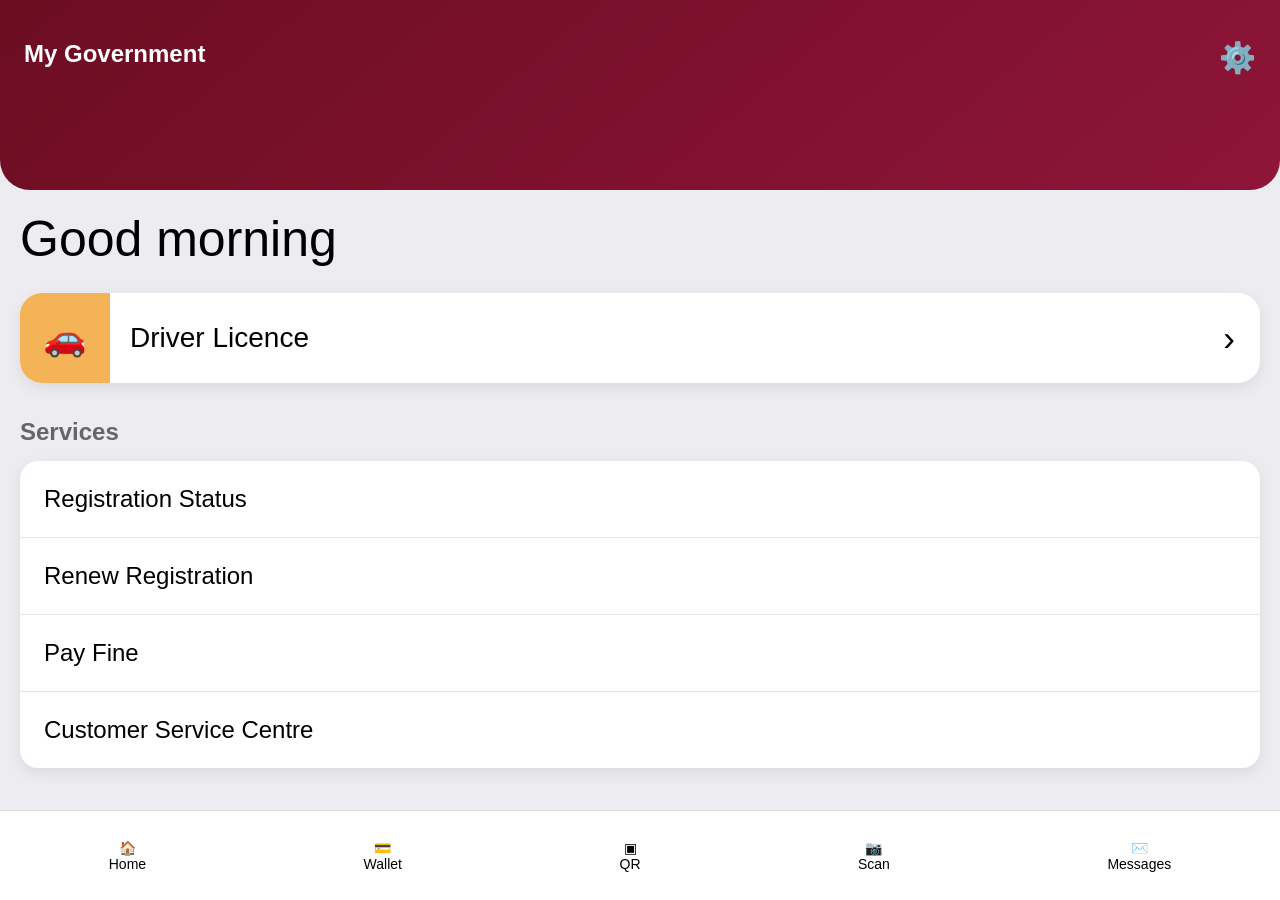
==== index.html @ a88b6263 "Add files via upload" ====
<!DOCTYPE html>
<html lang="en">
<head>

<meta charset="UTF-8">
<meta name="viewport" content="width=device-width, initial-scale=1.0">
<meta name="apple-mobile-web-app-capable" content="yes">

<meta name="apple-mobile-web-app-status-bar-style" content="black-translucent">

<meta name="apple-mobile-web-app-title" content="My App">

<title>My App</title>

<link rel="stylesheet" href="style.css">

<link rel="apple-touch-icon" href="apple-touch-icon.png">

</head>

<body>

<header>

<div class="logo">
    <h2>My Government</h2>
</div>

<button class="settings">
⚙️
</button>

</header>

<main>

<h1>Good morning</h1>

<div class="main-card">

<div class="icon">
🚗
</div>

<div class="text">
Driver Licence
</div>

<div class="arrow">
›
</div>

</div>

<h2 class="section-title">
Services
</h2>

<div class="service-list">

<div class="service">
Registration Status
</div>

<div class="service">
Renew Registration
</div>

<div class="service">
Pay Fine
</div>

<div class="service">
Customer Service Centre
</div>

</div>

</main>

<nav>

<button>🏠<br>Home</button>

<button>💳<br>Wallet</button>

<button>▣<br>QR</button>

<button>📷<br>Scan</button>

<button>✉️<br>Messages</button>

</nav>

</body>

</html>
---- style.css ----
*{
    margin:0;
    padding:0;
    box-sizing:border-box;
    font-family:-apple-system,BlinkMacSystemFont,sans-serif;
}

body{
    background:#ececf1;
}

header{

    height:190px;

    background:linear-gradient(
    140deg,
    #6c0d22,
    #8e1538);

    color:white;

    display:flex;

    justify-content:space-between;

    align-items:flex-start;

    padding:40px 24px;

    border-bottom-left-radius:30px;
    border-bottom-right-radius:30px;

}

.settings{

    border:none;
    background:none;
    color:white;
    font-size:30px;

}

main{

    padding:20px;

}

h1{

    font-size:50px;
    font-weight:500;
    margin-bottom:25px;

}

.main-card{

    background:white;

    border-radius:22px;

    display:flex;

    align-items:center;

    overflow:hidden;

    box-shadow:0 5px 15px rgba(0,0,0,.08);

}

.icon{

    width:90px;
    height:90px;

    background:#f3b356;

    display:flex;

    justify-content:center;
    align-items:center;

    font-size:35px;

}

.text{

    flex:1;

    padding-left:20px;

    font-size:28px;

}

.arrow{

    padding-right:25px;

    font-size:35px;

}

.section-title{

    margin-top:35px;
    margin-bottom:15px;

    color:#666;

}

.service-list{

    background:white;

    border-radius:18px;

    overflow:hidden;

    box-shadow:0 5px 15px rgba(0,0,0,.08);

}

.service{

    padding:24px;

    border-bottom:1px solid #e5e5e5;

    font-size:24px;

}

.service:last-child{

    border-bottom:none;

}

nav{

    position:fixed;

    bottom:0;

    left:0;

    width:100%;

    height:90px;

    background:white;

    display:flex;

    justify-content:space-around;

    align-items:center;

    border-top:1px solid #ddd;

}

nav button{

    background:none;

    border:none;

    font-size:14px;

}
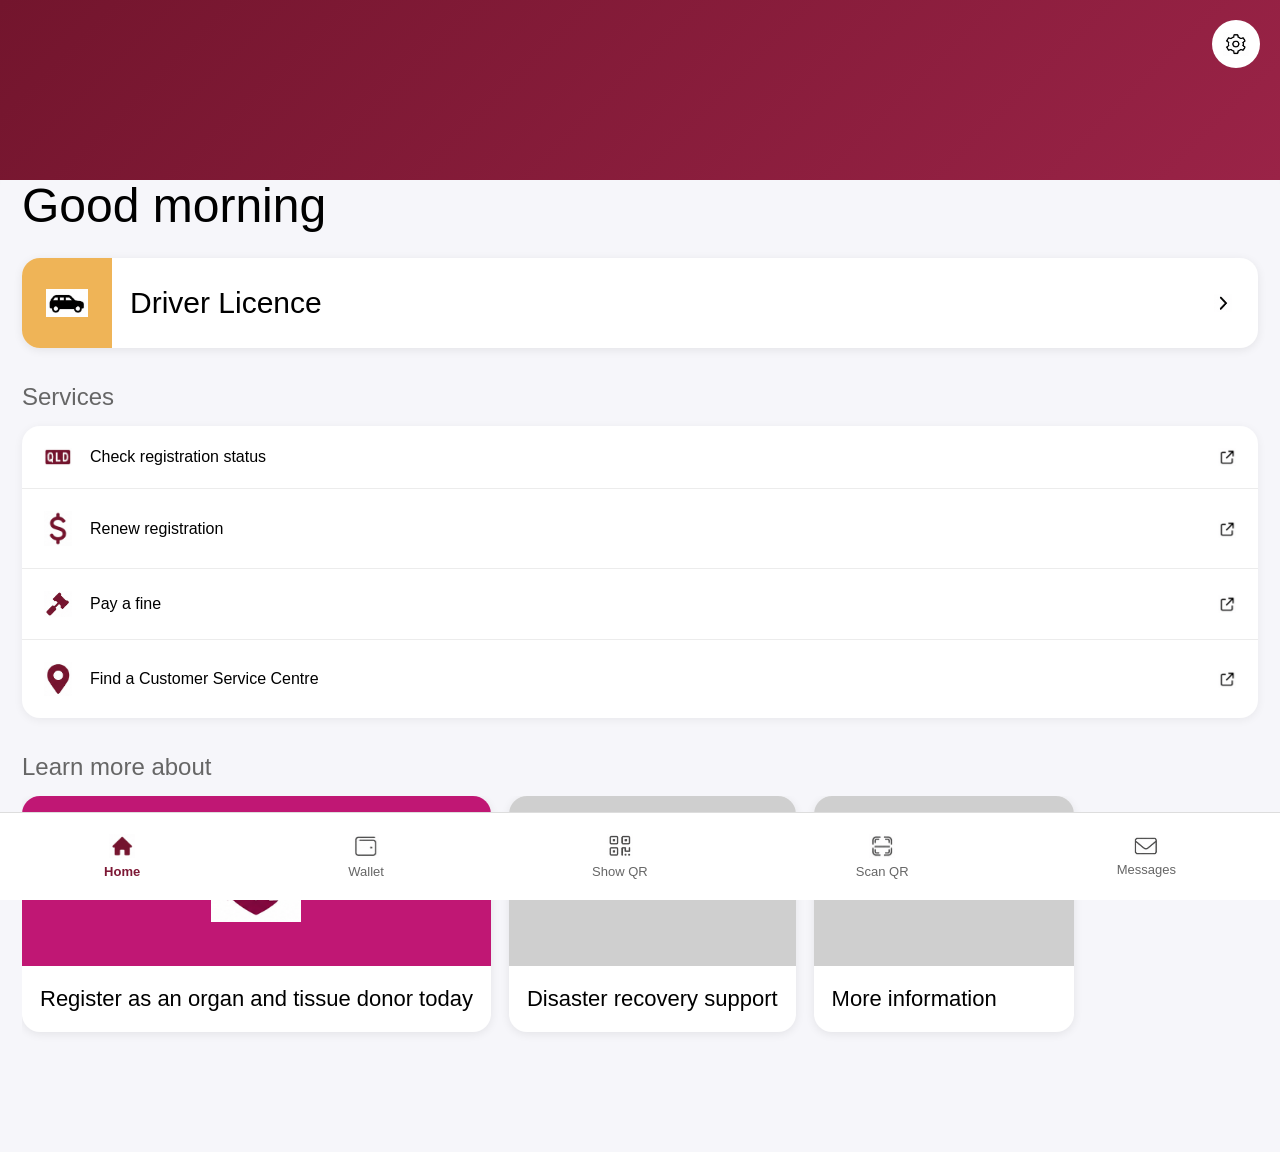
==== commit d6b1903b: "Add files via upload" ====
--- a/index.html
+++ b/index.html
@@ -1,96 +1,194 @@
 <!DOCTYPE html>
 <html lang="en">
+
 <head>
 
-<meta charset="UTF-8">
-<meta name="viewport" content="width=device-width, initial-scale=1.0">
-<meta name="apple-mobile-web-app-capable" content="yes">
+    <meta charset="UTF-8">
+    <meta name="viewport" content="width=device-width, initial-scale=1.0">
 
-<meta name="apple-mobile-web-app-status-bar-style" content="black-translucent">
+    <title>Digital Licence</title>
 
-<meta name="apple-mobile-web-app-title" content="My App">
-
-<title>My App</title>
-
-<link rel="stylesheet" href="style.css">
-
-<link rel="apple-touch-icon" href="apple-touch-icon.png">
+    <link rel="stylesheet" href="style.css">
 
 </head>
 
 <body>
 
-<header>
+    <header>
 
-<div class="logo">
-    <h2>My Government</h2>
-</div>
+        <button class="settings">
+            <img src="images/settings-icon.png">
+        </button>
 
-<button class="settings">
-⚙️
-</button>
+    </header>
 
-</header>
+    <main>
 
-<main>
+        <h1>Good morning</h1>
 
-<h1>Good morning</h1>
+        <div class="licence-card">
 
-<div class="main-card">
+            <div class="licence-icon">
 
-<div class="icon">
-🚗
-</div>
+                <img src="images/car-icon.png">
 
-<div class="text">
-Driver Licence
-</div>
+            </div>
 
-<div class="arrow">
-›
-</div>
+            <div class="licence-text">
 
-</div>
+                Driver Licence
 
-<h2 class="section-title">
-Services
-</h2>
+            </div>
 
-<div class="service-list">
+            <div class="arrow">
 
-<div class="service">
-Registration Status
-</div>
+                <img src="images/right-arrow-icon.png">
 
-<div class="service">
-Renew Registration
-</div>
+            </div>
 
-<div class="service">
-Pay Fine
-</div>
+        </div>
 
-<div class="service">
-Customer Service Centre
-</div>
+        <h2>Services</h2>
 
-</div>
+        <div class="service-list">
 
-</main>
+            <div class="service">
 
-<nav>
+                <div class="left">
 
-<button>🏠<br>Home</button>
+                    <img src="images/maroon-qld-icon.png" class="service-icon">
 
-<button>💳<br>Wallet</button>
+                    <span>Check registration status</span>
 
-<button>▣<br>QR</button>
+                </div>
 
-<button>📷<br>Scan</button>
+                <img src="images/box-arrow-icon.png" class="external">
 
-<button>✉️<br>Messages</button>
+            </div>
 
-</nav>
+            <div class="service">
+
+                <div class="left">
+
+                    <img src="images/maroon-money-icon.png" class="service-icon">
+
+                    <span>Renew registration</span>
+
+                </div>
+
+                <img src="images/box-arrow-icon.png" class="external">
+
+            </div>
+
+            <div class="service">
+
+                <div class="left">
+
+                    <img src="images/maroon-hammer-icon.png" class="service-icon">
+
+                    <span>Pay a fine</span>
+
+                </div>
+
+                <img src="images/box-arrow-icon.png" class="external">
+
+            </div>
+
+            <div class="service">
+
+                <div class="left">
+
+                    <img src="images/maroon-location-icon.png" class="service-icon">
+
+                    <span>Find a Customer Service Centre</span>
+
+                </div>
+
+                <img src="images/box-arrow-icon.png" class="external">
+
+            </div>
+
+        </div>
+
+        <h2>Learn more about</h2>
+
+        <div class="cards">
+
+            <div class="card">
+
+                <div class="card-image purple">
+
+                    <img src="images/maroon-recyclable-arrows-icon.png">
+
+                </div>
+
+                <p>Register as an organ and tissue donor today</p>
+
+            </div>
+
+            <div class="card">
+
+                <div class="photo"></div>
+
+                <p>Disaster recovery support</p>
+
+            </div>
+
+            <div class="card">
+
+                <div class="photo"></div>
+
+                <p>More information</p>
+
+            </div>
+
+        </div>
+
+    </main>
+
+    <nav>
+
+        <button>
+
+            <img src="images/maroon-home-icon.png">
+
+            <span>Home</span>
+
+        </button>
+
+        <button>
+
+            <img src="images/wallet-icon.png">
+
+            <span>Wallet</span>
+
+        </button>
+
+        <button>
+
+            <img src="images/show-QR-icon.png">
+
+            <span>Show QR</span>
+
+        </button>
+
+        <button>
+
+            <img src="images/scan-qr-icon.png">
+
+            <span>Scan QR</span>
+
+        </button>
+
+        <button>
+
+            <img src="images/messages-icon.png">
+
+            <span>Messages</span>
+
+        </button>
+
+    </nav>
 
 </body>
 
--- a/style.css
+++ b/style.css
@@ -2,177 +2,314 @@
     margin:0;
     padding:0;
     box-sizing:border-box;
-    font-family:-apple-system,BlinkMacSystemFont,sans-serif;
+    font-family:Arial,Helvetica,sans-serif;
 }
 
 body{
-    background:#ececf1;
-}
+    background:#f3f3f7;
+}
+
+/* Header */
 
 header{
 
-    height:190px;
-
-    background:linear-gradient(
-    140deg,
-    #6c0d22,
-    #8e1538);
-
-    color:white;
+    height:180px;
+
+    background:linear-gradient(135deg,#73152d,#9a2347);
+
+    position:relative;
+}
+
+.settings{
+
+    position:absolute;
+
+    top:20px;
+
+    right:20px;
+
+    width:48px;
+
+    height:48px;
+
+    border:none;
+
+    border-radius:50%;
+
+    background:white;
+
+    display:flex;
+
+    justify-content:center;
+
+    align-items:center;
+
+    cursor:pointer;
+}
+
+.settings img{
+
+    width:26px;
+}
+
+/* Main */
+
+main{
+
+    background:#f6f6fa;
+
+    margin-top:-30px;
+
+    border-radius:35px 35px 0 0;
+
+    padding:28px 22px 110px;
+}
+
+h1{
+
+    font-size:48px;
+
+    margin-bottom:25px;
+
+    font-weight:500;
+}
+
+h2{
+
+    margin:35px 0 15px;
+
+    color:#666;
+
+    font-weight:500;
+}
+
+/* Licence */
+
+.licence-card{
+
+    height:90px;
+
+    background:white;
+
+    border-radius:18px;
+
+    display:flex;
+
+    align-items:center;
+
+    overflow:hidden;
+
+    box-shadow:0 2px 10px rgba(0,0,0,.08);
+}
+
+.licence-icon{
+
+    width:90px;
+
+    height:100%;
+
+    background:#efb457;
+
+    display:flex;
+
+    justify-content:center;
+
+    align-items:center;
+}
+
+.licence-icon img{
+
+    width:42px;
+}
+
+.licence-text{
+
+    flex:1;
+
+    font-size:30px;
+
+    padding-left:18px;
+}
+
+.arrow{
+
+    width:70px;
+
+    display:flex;
+
+    justify-content:center;
+}
+
+.arrow img{
+
+    width:18px;
+}
+
+/* Services */
+
+.service-list{
+
+    background:white;
+
+    border-radius:18px;
+
+    overflow:hidden;
+
+    box-shadow:0 2px 10px rgba(0,0,0,.06);
+}
+
+.service{
 
     display:flex;
 
     justify-content:space-between;
 
-    align-items:flex-start;
-
-    padding:40px 24px;
-
-    border-bottom-left-radius:30px;
-    border-bottom-right-radius:30px;
-
-}
-
-.settings{
+    align-items:center;
+
+    padding:22px;
+
+    border-bottom:1px solid #ececec;
+}
+
+.service:last-child{
+
+    border-bottom:none;
+}
+
+.left{
+
+    display:flex;
+
+    align-items:center;
+
+    gap:18px;
+}
+
+.service-icon{
+
+    width:28px;
+}
+
+.external{
+
+    width:18px;
+}
+
+/* Cards */
+
+.cards{
+
+    display:flex;
+
+    gap:18px;
+
+    overflow-x:auto;
+
+    padding-bottom:10px;
+}
+
+.card{
+
+    min-width:260px;
+
+    background:white;
+
+    border-radius:18px;
+
+    overflow:hidden;
+
+    box-shadow:0 2px 10px rgba(0,0,0,.08);
+}
+
+.card-image{
+
+    height:170px;
+
+    display:flex;
+
+    justify-content:center;
+
+    align-items:center;
+}
+
+.card-image img{
+
+    width:90px;
+}
+
+.purple{
+
+    background:#c01774;
+}
+
+.photo{
+
+    height:170px;
+
+    background:#cfcfcf;
+}
+
+.card p{
+
+    padding:18px;
+
+    font-size:22px;
+
+    line-height:1.35;
+}
+
+/* Bottom Navigation */
+
+nav{
+
+    position:fixed;
+
+    bottom:0;
+
+    left:0;
+
+    width:100%;
+
+    height:88px;
+
+    background:white;
+
+    display:flex;
+
+    justify-content:space-around;
+
+    align-items:center;
+
+    border-top:1px solid #ddd;
+}
+
+nav button{
 
     border:none;
+
     background:none;
-    color:white;
-    font-size:30px;
-
-}
-
-main{
-
-    padding:20px;
-
-}
-
-h1{
-
-    font-size:50px;
-    font-weight:500;
-    margin-bottom:25px;
-
-}
-
-.main-card{
-
-    background:white;
-
-    border-radius:22px;
-
-    display:flex;
-
-    align-items:center;
-
-    overflow:hidden;
-
-    box-shadow:0 5px 15px rgba(0,0,0,.08);
-
-}
-
-.icon{
-
-    width:90px;
-    height:90px;
-
-    background:#f3b356;
-
-    display:flex;
-
-    justify-content:center;
-    align-items:center;
-
-    font-size:35px;
-
-}
-
-.text{
-
-    flex:1;
-
-    padding-left:20px;
-
-    font-size:28px;
-
-}
-
-.arrow{
-
-    padding-right:25px;
-
-    font-size:35px;
-
-}
-
-.section-title{
-
-    margin-top:35px;
-    margin-bottom:15px;
+
+    display:flex;
+
+    flex-direction:column;
+
+    align-items:center;
+
+    gap:6px;
 
     color:#666;
 
-}
-
-.service-list{
-
-    background:white;
-
-    border-radius:18px;
-
-    overflow:hidden;
-
-    box-shadow:0 5px 15px rgba(0,0,0,.08);
-
-}
-
-.service{
-
-    padding:24px;
-
-    border-bottom:1px solid #e5e5e5;
-
-    font-size:24px;
-
-}
-
-.service:last-child{
-
-    border-bottom:none;
-
-}
-
-nav{
-
-    position:fixed;
-
-    bottom:0;
-
-    left:0;
-
-    width:100%;
-
-    height:90px;
-
-    background:white;
-
-    display:flex;
-
-    justify-content:space-around;
-
-    align-items:center;
-
-    border-top:1px solid #ddd;
-
-}
-
-nav button{
-
-    background:none;
-
-    border:none;
-
-    font-size:14px;
-
+    font-size:13px;
+}
+
+nav button img{
+
+    width:26px;
+}
+
+nav button:first-child{
+
+    color:#7d1835;
+
+    font-weight:600;
 }
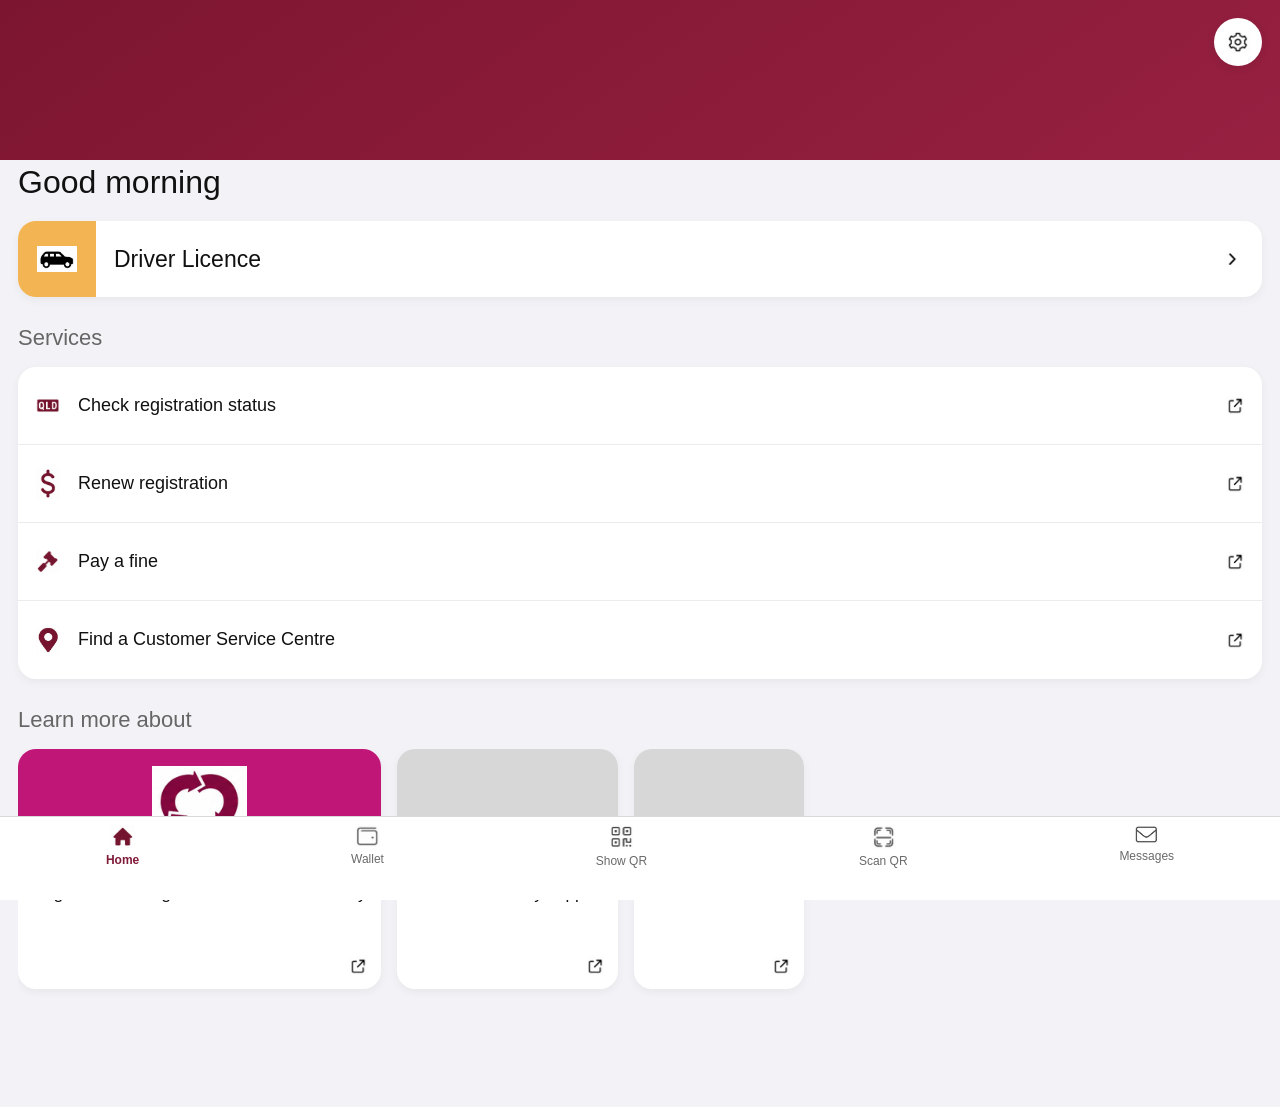
==== commit 6d31671b: "Add files via upload" ====
--- a/index.html
+++ b/index.html
@@ -1,154 +1,185 @@
 <!DOCTYPE html>
 <html lang="en">
-
 <head>
-
     <meta charset="UTF-8">
     <meta name="viewport" content="width=device-width, initial-scale=1.0">
-
     <title>Digital Licence</title>
 
+    <link rel="apple-touch-icon" href="apple-touch-icon.png">
     <link rel="stylesheet" href="style.css">
-
 </head>
 
 <body>
 
-    <header>
-
-        <button class="settings">
-            <img src="images/settings-icon.png">
+    <!-- Header -->
+
+    <header class="header">
+
+        <button class="settings-btn">
+            <img src="images/settings-icon.png" alt="Settings">
         </button>
 
     </header>
 
-    <main>
+    <!-- Main -->
+
+    <main class="main">
 
         <h1>Good morning</h1>
 
-        <div class="licence-card">
-
-            <div class="licence-icon">
-
-                <img src="images/car-icon.png">
-
-            </div>
-
-            <div class="licence-text">
-
-                Driver Licence
-
-            </div>
-
-            <div class="arrow">
-
-                <img src="images/right-arrow-icon.png">
-
-            </div>
-
-        </div>
+        <!-- Driver Licence -->
+
+        <section class="licence-card">
+
+            <div class="licence-left">
+
+                <img src="images/car-icon.png" alt="Car">
+
+            </div>
+
+            <div class="licence-middle">
+
+                <span>Driver Licence</span>
+
+            </div>
+
+            <div class="licence-right">
+
+                <img src="images/right-arrow-icon.png" alt="Arrow">
+
+            </div>
+
+        </section>
+
+        <!-- Services -->
 
         <h2>Services</h2>
 
-        <div class="service-list">
-
-            <div class="service">
-
-                <div class="left">
-
-                    <img src="images/maroon-qld-icon.png" class="service-icon">
+        <section class="services">
+
+            <div class="service">
+
+                <div class="service-left">
+
+                    <img src="images/maroon-qld-icon.png">
 
                     <span>Check registration status</span>
 
                 </div>
 
-                <img src="images/box-arrow-icon.png" class="external">
-
-            </div>
-
-            <div class="service">
-
-                <div class="left">
-
-                    <img src="images/maroon-money-icon.png" class="service-icon">
+                <img class="external" src="images/box-arrow-icon.png">
+
+            </div>
+
+            <div class="service">
+
+                <div class="service-left">
+
+                    <img src="images/maroon-money-icon.png">
 
                     <span>Renew registration</span>
 
                 </div>
 
-                <img src="images/box-arrow-icon.png" class="external">
-
-            </div>
-
-            <div class="service">
-
-                <div class="left">
-
-                    <img src="images/maroon-hammer-icon.png" class="service-icon">
+                <img class="external" src="images/box-arrow-icon.png">
+
+            </div>
+
+            <div class="service">
+
+                <div class="service-left">
+
+                    <img src="images/maroon-hammer-icon.png">
 
                     <span>Pay a fine</span>
 
                 </div>
 
-                <img src="images/box-arrow-icon.png" class="external">
-
-            </div>
-
-            <div class="service">
-
-                <div class="left">
-
-                    <img src="images/maroon-location-icon.png" class="service-icon">
+                <img class="external" src="images/box-arrow-icon.png">
+
+            </div>
+
+            <div class="service">
+
+                <div class="service-left">
+
+                    <img src="images/maroon-location-icon.png">
 
                     <span>Find a Customer Service Centre</span>
 
                 </div>
 
-                <img src="images/box-arrow-icon.png" class="external">
-
-            </div>
-
-        </div>
+                <img class="external" src="images/box-arrow-icon.png">
+
+            </div>
+
+        </section>
+
+        <!-- Learn More -->
 
         <h2>Learn more about</h2>
 
-        <div class="cards">
-
-            <div class="card">
-
-                <div class="card-image purple">
+        <section class="learn-scroll">
+
+            <div class="learn-card">
+
+                <div class="learn-image donate">
 
                     <img src="images/maroon-recyclable-arrows-icon.png">
 
                 </div>
 
-                <p>Register as an organ and tissue donor today</p>
-
-            </div>
-
-            <div class="card">
-
-                <div class="photo"></div>
-
-                <p>Disaster recovery support</p>
-
-            </div>
-
-            <div class="card">
-
-                <div class="photo"></div>
-
-                <p>More information</p>
-
-            </div>
-
-        </div>
+                <div class="learn-content">
+
+                    <p>Register as an organ and tissue donor today</p>
+
+                    <img src="images/box-arrow-icon.png">
+
+                </div>
+
+            </div>
+
+            <div class="learn-card">
+
+                <div class="learn-image image-two">
+
+                </div>
+
+                <div class="learn-content">
+
+                    <p>Disaster recovery support</p>
+
+                    <img src="images/box-arrow-icon.png">
+
+                </div>
+
+            </div>
+
+            <div class="learn-card">
+
+                <div class="learn-image image-three">
+
+                </div>
+
+                <div class="learn-content">
+
+                    <p>More information</p>
+
+                    <img src="images/box-arrow-icon.png">
+
+                </div>
+
+            </div>
+
+        </section>
 
     </main>
 
-    <nav>
-
-        <button>
+    <!-- Bottom Navigation -->
+
+    <nav class="bottom-nav">
+
+        <button class="active">
 
             <img src="images/maroon-home-icon.png">
 
@@ -191,5 +222,4 @@
     </nav>
 
 </body>
-
 </html>
--- a/style.css
+++ b/style.css
@@ -1,32 +1,40 @@
+
+/* ==========================
+   RESET
+========================== */
+
 *{
     margin:0;
     padding:0;
     box-sizing:border-box;
-    font-family:Arial,Helvetica,sans-serif;
 }
 
 body{
     background:#f3f3f7;
-}
-
-/* Header */
-
-header{
-
-    height:180px;
-
-    background:linear-gradient(135deg,#73152d,#9a2347);
+    font-family:-apple-system,BlinkMacSystemFont,"SF Pro Display","SF Pro Text",sans-serif;
+    color:#111;
+}
+
+/* ==========================
+   HEADER
+========================== */
+
+.header{
+
+    height:160px;
+
+    background:linear-gradient(145deg,#7c1530 0%,#972041 100%);
 
     position:relative;
 }
 
-.settings{
+.settings-btn{
 
     position:absolute;
 
-    top:20px;
-
-    right:20px;
+    right:18px;
+
+    top:18px;
 
     width:48px;
 
@@ -36,7 +44,7 @@
 
     border-radius:50%;
 
-    background:white;
+    background:#fff;
 
     display:flex;
 
@@ -45,51 +53,59 @@
     align-items:center;
 
     cursor:pointer;
-}
-
-.settings img{
-
-    width:26px;
-}
-
-/* Main */
-
-main{
-
-    background:#f6f6fa;
-
-    margin-top:-30px;
-
-    border-radius:35px 35px 0 0;
-
-    padding:28px 22px 110px;
+
+    box-shadow:0 2px 8px rgba(0,0,0,.08);
+}
+
+.settings-btn img{
+
+    width:24px;
+}
+
+/* ==========================
+   MAIN
+========================== */
+
+.main{
+
+    margin-top:-22px;
+
+    background:#f3f3f7;
+
+    border-radius:28px 28px 0 0;
+
+    padding:26px 18px 110px;
 }
 
 h1{
 
-    font-size:48px;
-
-    margin-bottom:25px;
-
-    font-weight:500;
+    font-size:32px;
+
+    font-weight:400;
+
+    margin-bottom:20px;
 }
 
 h2{
 
-    margin:35px 0 15px;
+    font-size:22px;
 
     color:#666;
 
-    font-weight:500;
-}
-
-/* Licence */
+    font-weight:400;
+
+    margin:28px 0 16px;
+}
+
+/* ==========================
+   DRIVER LICENCE
+========================== */
 
 .licence-card{
 
-    height:90px;
-
-    background:white;
+    height:76px;
+
+    background:#fff;
 
     border-radius:18px;
 
@@ -99,16 +115,16 @@
 
     overflow:hidden;
 
-    box-shadow:0 2px 10px rgba(0,0,0,.08);
-}
-
-.licence-icon{
-
-    width:90px;
+    box-shadow:0 3px 10px rgba(0,0,0,.05);
+}
+
+.licence-left{
+
+    width:78px;
 
     height:100%;
 
-    background:#efb457;
+    background:#f3b554;
 
     display:flex;
 
@@ -117,173 +133,223 @@
     align-items:center;
 }
 
-.licence-icon img{
-
-    width:42px;
-}
-
-.licence-text{
+.licence-left img{
+
+    width:40px;
+}
+
+.licence-middle{
 
     flex:1;
 
-    font-size:30px;
-
     padding-left:18px;
 }
 
-.arrow{
-
-    width:70px;
+.licence-middle span{
+
+    font-size:23px;
+
+    font-weight:400;
+}
+
+.licence-right{
+
+    width:60px;
 
     display:flex;
 
     justify-content:center;
 }
 
-.arrow img{
+.licence-right img{
+
+    width:16px;
+}
+
+/* ==========================
+   SERVICES
+========================== */
+
+.services{
+
+    background:#fff;
+
+    border-radius:18px;
+
+    overflow:hidden;
+
+    box-shadow:0 3px 10px rgba(0,0,0,.05);
+}
+
+.service{
+
+    height:78px;
+
+    display:flex;
+
+    justify-content:space-between;
+
+    align-items:center;
+
+    padding:0 18px;
+
+    border-bottom:1px solid #ececec;
+}
+
+.service:last-child{
+
+    border:none;
+}
+
+.service-left{
+
+    display:flex;
+
+    align-items:center;
+
+    gap:18px;
+}
+
+.service-left img{
+
+    width:24px;
+}
+
+.service-left span{
+
+    font-size:18px;
+}
+
+.external{
 
     width:18px;
 }
 
-/* Services */
-
-.service-list{
-
-    background:white;
+/* ==========================
+   LEARN MORE
+========================== */
+
+.learn-scroll{
+
+    display:flex;
+
+    gap:16px;
+
+    overflow-x:auto;
+
+    padding-bottom:8px;
+
+    scrollbar-width:none;
+}
+
+.learn-scroll::-webkit-scrollbar{
+
+    display:none;
+}
+
+.learn-card{
+
+    min-width:170px;
+
+    background:#fff;
 
     border-radius:18px;
 
     overflow:hidden;
 
-    box-shadow:0 2px 10px rgba(0,0,0,.06);
-}
-
-.service{
-
-    display:flex;
-
-    justify-content:space-between;
-
-    align-items:center;
-
-    padding:22px;
-
-    border-bottom:1px solid #ececec;
-}
-
-.service:last-child{
-
-    border-bottom:none;
-}
-
-.left{
-
-    display:flex;
-
-    align-items:center;
-
-    gap:18px;
-}
-
-.service-icon{
-
-    width:28px;
-}
-
-.external{
+    box-shadow:0 3px 10px rgba(0,0,0,.05);
+}
+
+.learn-image{
+
+    height:120px;
+
+    display:flex;
+
+    justify-content:center;
+
+    align-items:center;
+}
+
+.donate{
+
+    background:#c01677;
+}
+
+.donate img{
+
+    width:95px;
+}
+
+.image-two{
+
+    background:#d7d7d7;
+}
+
+.image-three{
+
+    background:#d7d7d7;
+}
+
+.learn-content{
+
+    padding:14px;
+
+    position:relative;
+
+    min-height:120px;
+}
+
+.learn-content p{
+
+    font-size:17px;
+
+    line-height:1.35;
+}
+
+.learn-content img{
 
     width:18px;
-}
-
-/* Cards */
-
-.cards{
-
-    display:flex;
-
-    gap:18px;
-
-    overflow-x:auto;
-
-    padding-bottom:10px;
-}
-
-.card{
-
-    min-width:260px;
-
-    background:white;
-
-    border-radius:18px;
-
-    overflow:hidden;
-
-    box-shadow:0 2px 10px rgba(0,0,0,.08);
-}
-
-.card-image{
-
-    height:170px;
-
-    display:flex;
-
-    justify-content:center;
-
-    align-items:center;
-}
-
-.card-image img{
-
-    width:90px;
-}
-
-.purple{
-
-    background:#c01774;
-}
-
-.photo{
-
-    height:170px;
-
-    background:#cfcfcf;
-}
-
-.card p{
-
-    padding:18px;
-
-    font-size:22px;
-
-    line-height:1.35;
-}
-
-/* Bottom Navigation */
-
-nav{
+
+    position:absolute;
+
+    right:14px;
+
+    bottom:14px;
+}
+
+/* ==========================
+   BOTTOM NAV
+========================== */
+
+.bottom-nav{
 
     position:fixed;
 
+    left:0;
+
     bottom:0;
 
-    left:0;
-
     width:100%;
 
-    height:88px;
-
-    background:white;
+    height:84px;
+
+    background:#fff;
+
+    border-top:1px solid #d9d9d9;
 
     display:flex;
 
     justify-content:space-around;
 
-    align-items:center;
-
-    border-top:1px solid #ddd;
-}
-
-nav button{
+    align-items:flex-start;
+
+    padding-top:8px;
+
+    z-index:100;
+}
+
+.bottom-nav button{
 
     border:none;
 
@@ -295,21 +361,51 @@
 
     align-items:center;
 
-    gap:6px;
-
-    color:#666;
-
-    font-size:13px;
-}
-
-nav button img{
-
-    width:26px;
-}
-
-nav button:first-child{
-
-    color:#7d1835;
+    gap:5px;
+
+    color:#6a6a6a;
+
+    font-size:12px;
+
+    cursor:pointer;
+}
+
+.bottom-nav button img{
+
+    width:25px;
+}
+
+.bottom-nav button.active{
+
+    color:#801b38;
 
     font-weight:600;
+}
+
+/* ==========================
+   MOBILE
+========================== */
+
+@media(max-width:430px){
+
+    h1{
+
+        font-size:31px;
+    }
+
+    .licence-middle span{
+
+        font-size:22px;
+    }
+
+    .service-left span{
+
+        font-size:17px;
+    }
+
+    .learn-card{
+
+        min-width:165px;
+    }
+
 }
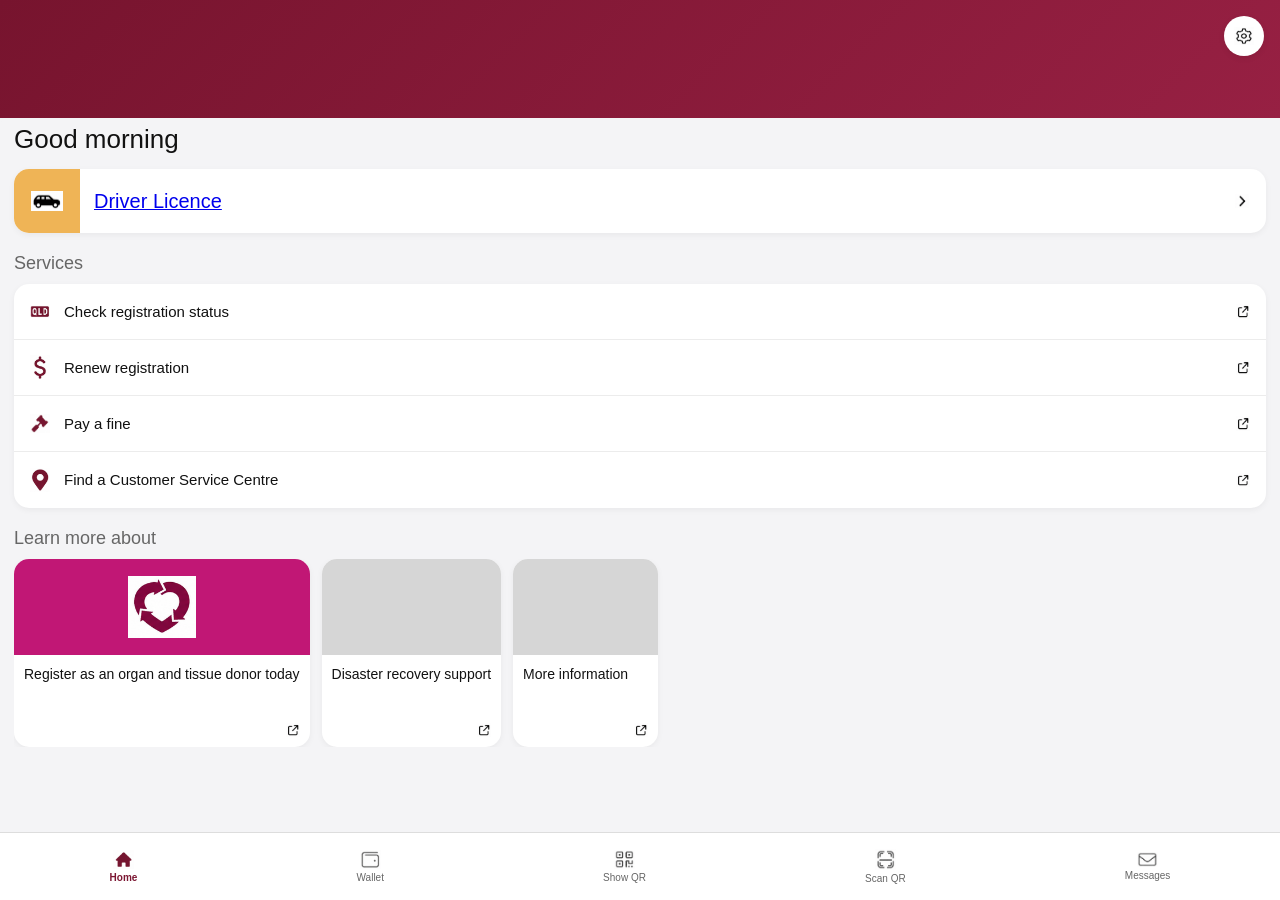
==== commit 119b2821: "Add files via upload" ====
--- a/index.html
+++ b/index.html
@@ -1,12 +1,16 @@
 <!DOCTYPE html>
 <html lang="en">
+
 <head>
+
     <meta charset="UTF-8">
+
     <meta name="viewport" content="width=device-width, initial-scale=1.0">
+
     <title>Digital Licence</title>
 
-    <link rel="apple-touch-icon" href="apple-touch-icon.png">
     <link rel="stylesheet" href="style.css">
+
 </head>
 
 <body>
@@ -16,7 +20,9 @@
     <header class="header">
 
         <button class="settings-btn">
+
             <img src="images/settings-icon.png" alt="Settings">
+
         </button>
 
     </header>
@@ -29,7 +35,7 @@
 
         <!-- Driver Licence -->
 
-        <section class="licence-card">
+        <a href="pages/licence.html" class="licence-card">
 
             <div class="licence-left">
 
@@ -49,130 +55,130 @@
 
             </div>
 
+        </a>
+
+        <!-- Services -->
+
+        <h2>Services</h2>
+
+        <section class="services">
+
+            <div class="service">
+
+                <div class="service-left">
+
+                    <img src="images/maroon-qld-icon.png" alt="QLD">
+
+                    <span>Check registration status</span>
+
+                </div>
+
+                <img class="external" src="images/box-arrow-icon.png" alt="Open">
+
+            </div>
+
+            <div class="service">
+
+                <div class="service-left">
+
+                    <img src="images/maroon-money-icon.png" alt="Money">
+
+                    <span>Renew registration</span>
+
+                </div>
+
+                <img class="external" src="images/box-arrow-icon.png" alt="Open">
+
+            </div>
+
+            <div class="service">
+
+                <div class="service-left">
+
+                    <img src="images/maroon-hammer-icon.png" alt="Hammer">
+
+                    <span>Pay a fine</span>
+
+                </div>
+
+                <img class="external" src="images/box-arrow-icon.png" alt="Open">
+
+            </div>
+
+            <div class="service">
+
+                <div class="service-left">
+
+                    <img src="images/maroon-location-icon.png" alt="Location">
+
+                    <span>Find a Customer Service Centre</span>
+
+                </div>
+
+                <img class="external" src="images/box-arrow-icon.png" alt="Open">
+
+            </div>
+
         </section>
 
-        <!-- Services -->
-
-        <h2>Services</h2>
-
-        <section class="services">
-
-            <div class="service">
-
-                <div class="service-left">
-
-                    <img src="images/maroon-qld-icon.png">
-
-                    <span>Check registration status</span>
-
-                </div>
-
-                <img class="external" src="images/box-arrow-icon.png">
-
-            </div>
-
-            <div class="service">
-
-                <div class="service-left">
-
-                    <img src="images/maroon-money-icon.png">
-
-                    <span>Renew registration</span>
-
-                </div>
-
-                <img class="external" src="images/box-arrow-icon.png">
-
-            </div>
-
-            <div class="service">
-
-                <div class="service-left">
-
-                    <img src="images/maroon-hammer-icon.png">
-
-                    <span>Pay a fine</span>
-
-                </div>
-
-                <img class="external" src="images/box-arrow-icon.png">
-
-            </div>
-
-            <div class="service">
-
-                <div class="service-left">
-
-                    <img src="images/maroon-location-icon.png">
-
-                    <span>Find a Customer Service Centre</span>
-
-                </div>
-
-                <img class="external" src="images/box-arrow-icon.png">
+        <!-- Learn More -->
+
+        <h2>Learn more about</h2>
+
+        <section class="learn-scroll">
+
+            <div class="learn-card">
+
+                <div class="learn-image donate">
+
+                    <img src="images/maroon-recyclable-arrows-icon.png" alt="Donate">
+
+                </div>
+
+                <div class="learn-content">
+
+                    <p>Register as an organ and tissue donor today</p>
+
+                    <img src="images/box-arrow-icon.png" alt="Open">
+
+                </div>
+
+            </div>
+
+            <div class="learn-card">
+
+                <div class="learn-image image-two">
+
+                </div>
+
+                <div class="learn-content">
+
+                    <p>Disaster recovery support</p>
+
+                    <img src="images/box-arrow-icon.png" alt="Open">
+
+                </div>
+
+            </div>
+
+            <div class="learn-card">
+
+                <div class="learn-image image-three">
+
+                </div>
+
+                <div class="learn-content">
+
+                    <p>More information</p>
+
+                    <img src="images/box-arrow-icon.png" alt="Open">
+
+                </div>
 
             </div>
 
         </section>
 
-        <!-- Learn More -->
-
-        <h2>Learn more about</h2>
-
-        <section class="learn-scroll">
-
-            <div class="learn-card">
-
-                <div class="learn-image donate">
-
-                    <img src="images/maroon-recyclable-arrows-icon.png">
-
-                </div>
-
-                <div class="learn-content">
-
-                    <p>Register as an organ and tissue donor today</p>
-
-                    <img src="images/box-arrow-icon.png">
-
-                </div>
-
-            </div>
-
-            <div class="learn-card">
-
-                <div class="learn-image image-two">
-
-                </div>
-
-                <div class="learn-content">
-
-                    <p>Disaster recovery support</p>
-
-                    <img src="images/box-arrow-icon.png">
-
-                </div>
-
-            </div>
-
-            <div class="learn-card">
-
-                <div class="learn-image image-three">
-
-                </div>
-
-                <div class="learn-content">
-
-                    <p>More information</p>
-
-                    <img src="images/box-arrow-icon.png">
-
-                </div>
-
-            </div>
-
-        </section>
-
     </main>
 
     <!-- Bottom Navigation -->
@@ -181,7 +187,7 @@
 
         <button class="active">
 
-            <img src="images/maroon-home-icon.png">
+            <img src="images/maroon-home-icon.png" alt="Home">
 
             <span>Home</span>
 
@@ -189,7 +195,7 @@
 
         <button>
 
-            <img src="images/wallet-icon.png">
+            <img src="images/wallet-icon.png" alt="Wallet">
 
             <span>Wallet</span>
 
@@ -197,7 +203,7 @@
 
         <button>
 
-            <img src="images/show-QR-icon.png">
+            <img src="images/show-QR-icon.png" alt="Show QR">
 
             <span>Show QR</span>
 
@@ -205,7 +211,7 @@
 
         <button>
 
-            <img src="images/scan-qr-icon.png">
+            <img src="images/scan-qr-icon.png" alt="Scan QR">
 
             <span>Scan QR</span>
 
@@ -213,7 +219,7 @@
 
         <button>
 
-            <img src="images/messages-icon.png">
+            <img src="images/messages-icon.png" alt="Messages">
 
             <span>Messages</span>
 
@@ -222,4 +228,5 @@
     </nav>
 
 </body>
+
 </html>
--- a/style.css
+++ b/style.css
@@ -1,8 +1,3 @@
-
-/* ==========================
-   RESET
-========================== */
-
 *{
     margin:0;
     padding:0;
@@ -10,402 +5,234 @@
 }
 
 body{
-    background:#f3f3f7;
+    background:#f4f4f6;
     font-family:-apple-system,BlinkMacSystemFont,"SF Pro Display","SF Pro Text",sans-serif;
     color:#111;
 }
 
-/* ==========================
-   HEADER
-========================== */
+/* HEADER */
 
 .header{
-
-    height:160px;
-
-    background:linear-gradient(145deg,#7c1530 0%,#972041 100%);
-
+    height:118px;
+    background:linear-gradient(135deg,#77142e,#972043);
     position:relative;
 }
 
 .settings-btn{
-
     position:absolute;
-
-    right:18px;
-
-    top:18px;
-
+    top:16px;
+    right:16px;
+    width:40px;
+    height:40px;
+    border:none;
+    border-radius:50%;
+    background:#fff;
+    display:flex;
+    justify-content:center;
+    align-items:center;
+    box-shadow:0 2px 6px rgba(0,0,0,.08);
+}
+
+.settings-btn img{
+    width:20px;
+}
+
+/* MAIN */
+
+.main{
+    margin-top:-12px;
+    background:#f4f4f6;
+    border-radius:22px 22px 0 0;
+    padding:18px 14px 85px;
+}
+
+h1{
+    font-size:26px;
+    font-weight:400;
+    margin-bottom:14px;
+}
+
+h2{
+    font-size:18px;
+    color:#666;
+    font-weight:400;
+    margin:20px 0 10px;
+}
+
+/* LICENCE */
+
+.licence-card{
+    height:64px;
+    background:#fff;
+    border-radius:15px;
+    display:flex;
+    align-items:center;
+    overflow:hidden;
+    box-shadow:0 2px 6px rgba(0,0,0,.05);
+}
+
+.licence-left{
+    width:66px;
+    height:100%;
+    background:#efb456;
+    display:flex;
+    justify-content:center;
+    align-items:center;
+}
+
+.licence-left img{
+    width:32px;
+}
+
+.licence-middle{
+    flex:1;
+    padding-left:14px;
+}
+
+.licence-middle span{
+    font-size:20px;
+}
+
+.licence-right{
     width:48px;
-
-    height:48px;
-
+    display:flex;
+    justify-content:center;
+}
+
+.licence-right img{
+    width:14px;
+}
+
+/* SERVICES */
+
+.services{
+    background:#fff;
+    border-radius:15px;
+    overflow:hidden;
+    box-shadow:0 2px 6px rgba(0,0,0,.05);
+}
+
+.service{
+    height:56px;
+    display:flex;
+    justify-content:space-between;
+    align-items:center;
+    padding:0 16px;
+    border-bottom:1px solid #ececec;
+}
+
+.service:last-child{
+    border-bottom:none;
+}
+
+.service-left{
+    display:flex;
+    align-items:center;
+    gap:14px;
+}
+
+.service-left img{
+    width:20px;
+}
+
+.service-left span{
+    font-size:15px;
+}
+
+.external{
+    width:14px;
+}
+
+/* LEARN MORE */
+
+.learn-scroll{
+    display:flex;
+    gap:12px;
+    overflow-x:auto;
+    scrollbar-width:none;
+}
+
+.learn-scroll::-webkit-scrollbar{
+    display:none;
+}
+
+.learn-card{
+    min-width:145px;
+    border-radius:15px;
+    background:#fff;
+    overflow:hidden;
+    box-shadow:0 2px 6px rgba(0,0,0,.05);
+}
+
+.learn-image{
+    height:96px;
+    display:flex;
+    justify-content:center;
+    align-items:center;
+}
+
+.donate{
+    background:#c11775;
+}
+
+.donate img{
+    width:68px;
+}
+
+.image-two,
+.image-three{
+    background:#d6d6d6;
+}
+
+.learn-content{
+    padding:10px;
+    position:relative;
+    min-height:92px;
+}
+
+.learn-content p{
+    font-size:14px;
+    line-height:1.3;
+}
+
+.learn-content img{
+    width:14px;
+    position:absolute;
+    bottom:10px;
+    right:10px;
+}
+
+/* NAVIGATION */
+
+.bottom-nav{
+    position:fixed;
+    bottom:0;
+    left:0;
+    width:100%;
+    height:68px;
+    background:#fff;
+    border-top:1px solid #ddd;
+    display:flex;
+    justify-content:space-around;
+    align-items:center;
+}
+
+.bottom-nav button{
+    background:none;
     border:none;
-
-    border-radius:50%;
-
-    background:#fff;
-
-    display:flex;
-
-    justify-content:center;
-
-    align-items:center;
-
-    cursor:pointer;
-
-    box-shadow:0 2px 8px rgba(0,0,0,.08);
-}
-
-.settings-btn img{
-
-    width:24px;
-}
-
-/* ==========================
-   MAIN
-========================== */
-
-.main{
-
-    margin-top:-22px;
-
-    background:#f3f3f7;
-
-    border-radius:28px 28px 0 0;
-
-    padding:26px 18px 110px;
-}
-
-h1{
-
-    font-size:32px;
-
-    font-weight:400;
-
-    margin-bottom:20px;
-}
-
-h2{
-
-    font-size:22px;
-
+    display:flex;
+    flex-direction:column;
+    align-items:center;
+    gap:3px;
     color:#666;
-
-    font-weight:400;
-
-    margin:28px 0 16px;
-}
-
-/* ==========================
-   DRIVER LICENCE
-========================== */
-
-.licence-card{
-
-    height:76px;
-
-    background:#fff;
-
-    border-radius:18px;
-
-    display:flex;
-
-    align-items:center;
-
-    overflow:hidden;
-
-    box-shadow:0 3px 10px rgba(0,0,0,.05);
-}
-
-.licence-left{
-
-    width:78px;
-
-    height:100%;
-
-    background:#f3b554;
-
-    display:flex;
-
-    justify-content:center;
-
-    align-items:center;
-}
-
-.licence-left img{
-
-    width:40px;
-}
-
-.licence-middle{
-
-    flex:1;
-
-    padding-left:18px;
-}
-
-.licence-middle span{
-
-    font-size:23px;
-
-    font-weight:400;
-}
-
-.licence-right{
-
-    width:60px;
-
-    display:flex;
-
-    justify-content:center;
-}
-
-.licence-right img{
-
-    width:16px;
-}
-
-/* ==========================
-   SERVICES
-========================== */
-
-.services{
-
-    background:#fff;
-
-    border-radius:18px;
-
-    overflow:hidden;
-
-    box-shadow:0 3px 10px rgba(0,0,0,.05);
-}
-
-.service{
-
-    height:78px;
-
-    display:flex;
-
-    justify-content:space-between;
-
-    align-items:center;
-
-    padding:0 18px;
-
-    border-bottom:1px solid #ececec;
-}
-
-.service:last-child{
-
-    border:none;
-}
-
-.service-left{
-
-    display:flex;
-
-    align-items:center;
-
-    gap:18px;
-}
-
-.service-left img{
-
-    width:24px;
-}
-
-.service-left span{
-
-    font-size:18px;
-}
-
-.external{
-
-    width:18px;
-}
-
-/* ==========================
-   LEARN MORE
-========================== */
-
-.learn-scroll{
-
-    display:flex;
-
-    gap:16px;
-
-    overflow-x:auto;
-
-    padding-bottom:8px;
-
-    scrollbar-width:none;
-}
-
-.learn-scroll::-webkit-scrollbar{
-
-    display:none;
-}
-
-.learn-card{
-
-    min-width:170px;
-
-    background:#fff;
-
-    border-radius:18px;
-
-    overflow:hidden;
-
-    box-shadow:0 3px 10px rgba(0,0,0,.05);
-}
-
-.learn-image{
-
-    height:120px;
-
-    display:flex;
-
-    justify-content:center;
-
-    align-items:center;
-}
-
-.donate{
-
-    background:#c01677;
-}
-
-.donate img{
-
-    width:95px;
-}
-
-.image-two{
-
-    background:#d7d7d7;
-}
-
-.image-three{
-
-    background:#d7d7d7;
-}
-
-.learn-content{
-
-    padding:14px;
-
-    position:relative;
-
-    min-height:120px;
-}
-
-.learn-content p{
-
-    font-size:17px;
-
-    line-height:1.35;
-}
-
-.learn-content img{
-
-    width:18px;
-
-    position:absolute;
-
-    right:14px;
-
-    bottom:14px;
-}
-
-/* ==========================
-   BOTTOM NAV
-========================== */
-
-.bottom-nav{
-
-    position:fixed;
-
-    left:0;
-
-    bottom:0;
-
-    width:100%;
-
-    height:84px;
-
-    background:#fff;
-
-    border-top:1px solid #d9d9d9;
-
-    display:flex;
-
-    justify-content:space-around;
-
-    align-items:flex-start;
-
-    padding-top:8px;
-
-    z-index:100;
-}
-
-.bottom-nav button{
-
-    border:none;
-
-    background:none;
-
-    display:flex;
-
-    flex-direction:column;
-
-    align-items:center;
-
-    gap:5px;
-
-    color:#6a6a6a;
-
-    font-size:12px;
-
-    cursor:pointer;
+    font-size:10px;
 }
 
 .bottom-nav button img{
-
-    width:25px;
+    width:21px;
 }
 
 .bottom-nav button.active{
-
-    color:#801b38;
-
+    color:#7c1733;
     font-weight:600;
-}
-
-/* ==========================
-   MOBILE
-========================== */
-
-@media(max-width:430px){
-
-    h1{
-
-        font-size:31px;
-    }
-
-    .licence-middle span{
-
-        font-size:22px;
-    }
-
-    .service-left span{
-
-        font-size:17px;
-    }
-
-    .learn-card{
-
-        min-width:165px;
-    }
-
 }
